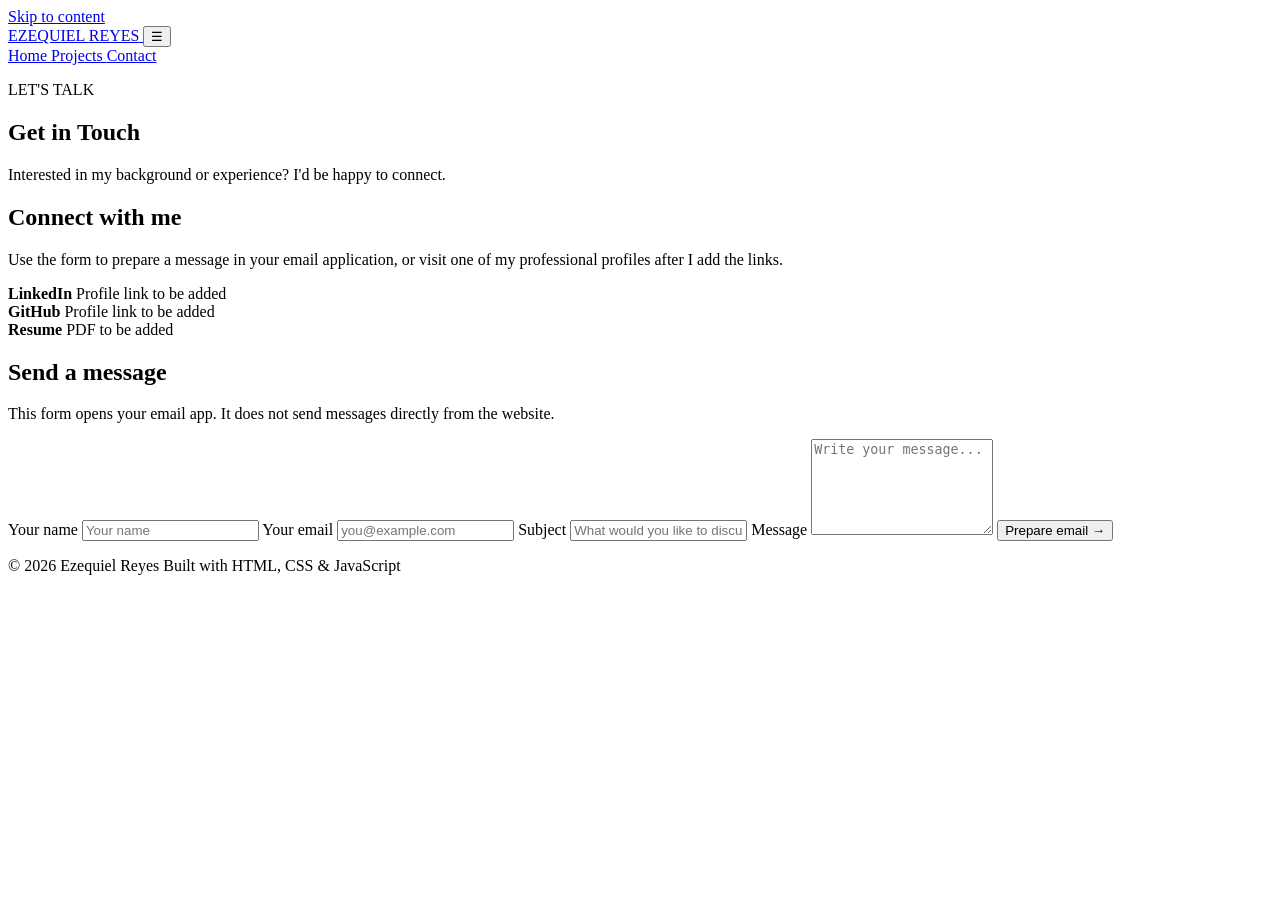
==== contact.html @ 17376347 "Create contact.html" ====
<!doctype html>
<html lang="en">

<head>

    <meta charset="utf-8">

    <meta name="viewport" content="width=device-width, initial-scale=1">

    <meta name="description" content="Contact Ezequiel Reyes.">

    <title>Contact | Ezequiel Reyes</title>

    <link rel="stylesheet" href="css/style.css">

    <script src="js/app.js" defer></script>

</head>


<body>

    <!-- SKIP NAVIGATION -->
    <a class="skip-link" href="#main">
        Skip to content
    </a>


    <!-- ============================================
         HEADER AND NAVIGATION
         ============================================ -->

    <header class="site-header">

        <div class="header-inner wrapper">

            <!-- WEBSITE BRAND -->
            <a class="brand" href="index.html">
                EZEQUIEL <span>REYES</span>
            </a>


            <!-- MOBILE MENU BUTTON -->
            <button
                class="menu-toggle"
                type="button"
                aria-label="Open navigation"
                aria-expanded="false"
                aria-controls="primary-nav">
                ☰
            </button>


            <!-- NAVIGATION LINKS -->
            <nav
                class="site-nav"
                id="primary-nav"
                aria-label="Main navigation">

                <a href="index.html">
                    Home
                </a>

                <a href="work.html">
                    Projects
                </a>

                <a
                    class="active"
                    aria-current="page"
                    href="contact.html">
                    Contact
                </a>

            </nav>

        </div>

    </header>


    <!-- ============================================
         MAIN CONTENT
         ============================================ -->

    <main id="main">


        <!-- ============================================
             PAGE INTRODUCTION
             ============================================ -->

        <section class="page-intro wrapper">

            <p class="eyebrow">
                LET'S TALK
            </p>

            <h1>Get in Touch</h1>

            <p class="lead">
                Interested in my background or experience?
                I'd be happy to connect.
            </p>

        </section>


        <!-- ============================================
             CONTACT SECTION
             ============================================ -->

        <section class="section section-alt">

            <div class="wrapper contact-grid">


                <!-- ============================================
                     CONTACT INFORMATION
                     ============================================ -->

                <div>

                    <h2>Connect with me</h2>

                    <p>
                        Use the form to prepare a message in your
                        email application, or visit one of my
                        professional profiles after I add the links.
                    </p>


                    <!-- SOCIAL MEDIA AND RESUME LINKS -->
                    <div class="social-list">


                        <!-- LINKEDIN -->
                        <div>

                            <strong>LinkedIn</strong>

                            <span>
                                Profile link to be added
                            </span>

                        </div>


                        <!-- GITHUB -->
                        <div>

                            <strong>GitHub</strong>

                            <span>
                                Profile link to be added
                            </span>

                        </div>


                        <!-- RESUME -->
                        <div>

                            <strong>Resume</strong>

                            <span>
                                PDF to be added
                            </span>

                        </div>

                    </div>

                </div>


                <!-- ============================================
                     CONTACT FORM
                     ============================================ -->

                <form
                    class="contact-form"
                    id="contact-form">


                    <!-- FORM HEADING -->
                    <h2>Send a message</h2>

                    <p class="form-note">
                        This form opens your email app.
                        It does not send messages directly
                        from the website.
                    </p>


                    <!-- NAME FIELD -->
                    <label for="name">
                        Your name
                    </label>

                    <input
                        id="name"
                        name="name"
                        autocomplete="name"
                        required
                        maxlength="100"
                        placeholder="Your name">


                    <!-- EMAIL FIELD -->
                    <label for="email">
                        Your email
                    </label>

                    <input
                        id="email"
                        name="email"
                        type="email"
                        autocomplete="email"
                        required
                        maxlength="200"
                        placeholder="you@example.com">


                    <!-- SUBJECT FIELD -->
                    <label for="subject">
                        Subject
                    </label>

                    <input
                        id="subject"
                        name="subject"
                        required
                        maxlength="150"
                        placeholder="What would you like to discuss?">


                    <!-- MESSAGE FIELD -->
                    <label for="message">
                        Message
                    </label>

                    <textarea
                        id="message"
                        name="message"
                        rows="6"
                        required
                        maxlength="3000"
                        placeholder="Write your message..."></textarea>


                    <!-- SUBMIT BUTTON -->
                    <button
                        class="button button-primary"
                        type="submit">
                        Prepare email →
                    </button>


                    <!-- FORM FEEDBACK MESSAGE -->
                    <p
                        class="form-feedback"
                        id="form-feedback"
                        role="status"
                        aria-live="polite">
                    </p>

                </form>

            </div>

        </section>

    </main>


    <!-- ============================================
         WEBSITE FOOTER
         ============================================ -->

    <footer class="site-footer">

        <div class="wrapper footer-inner">

            <!-- COPYRIGHT -->
            <span>
                © <span class="year">2026</span> Ezequiel Reyes
            </span>


            <!-- WEBSITE TECHNOLOGIES -->
            <span>
                Built with HTML, CSS & JavaScript
            </span>

        </div>

    </footer>

</body>

</html>
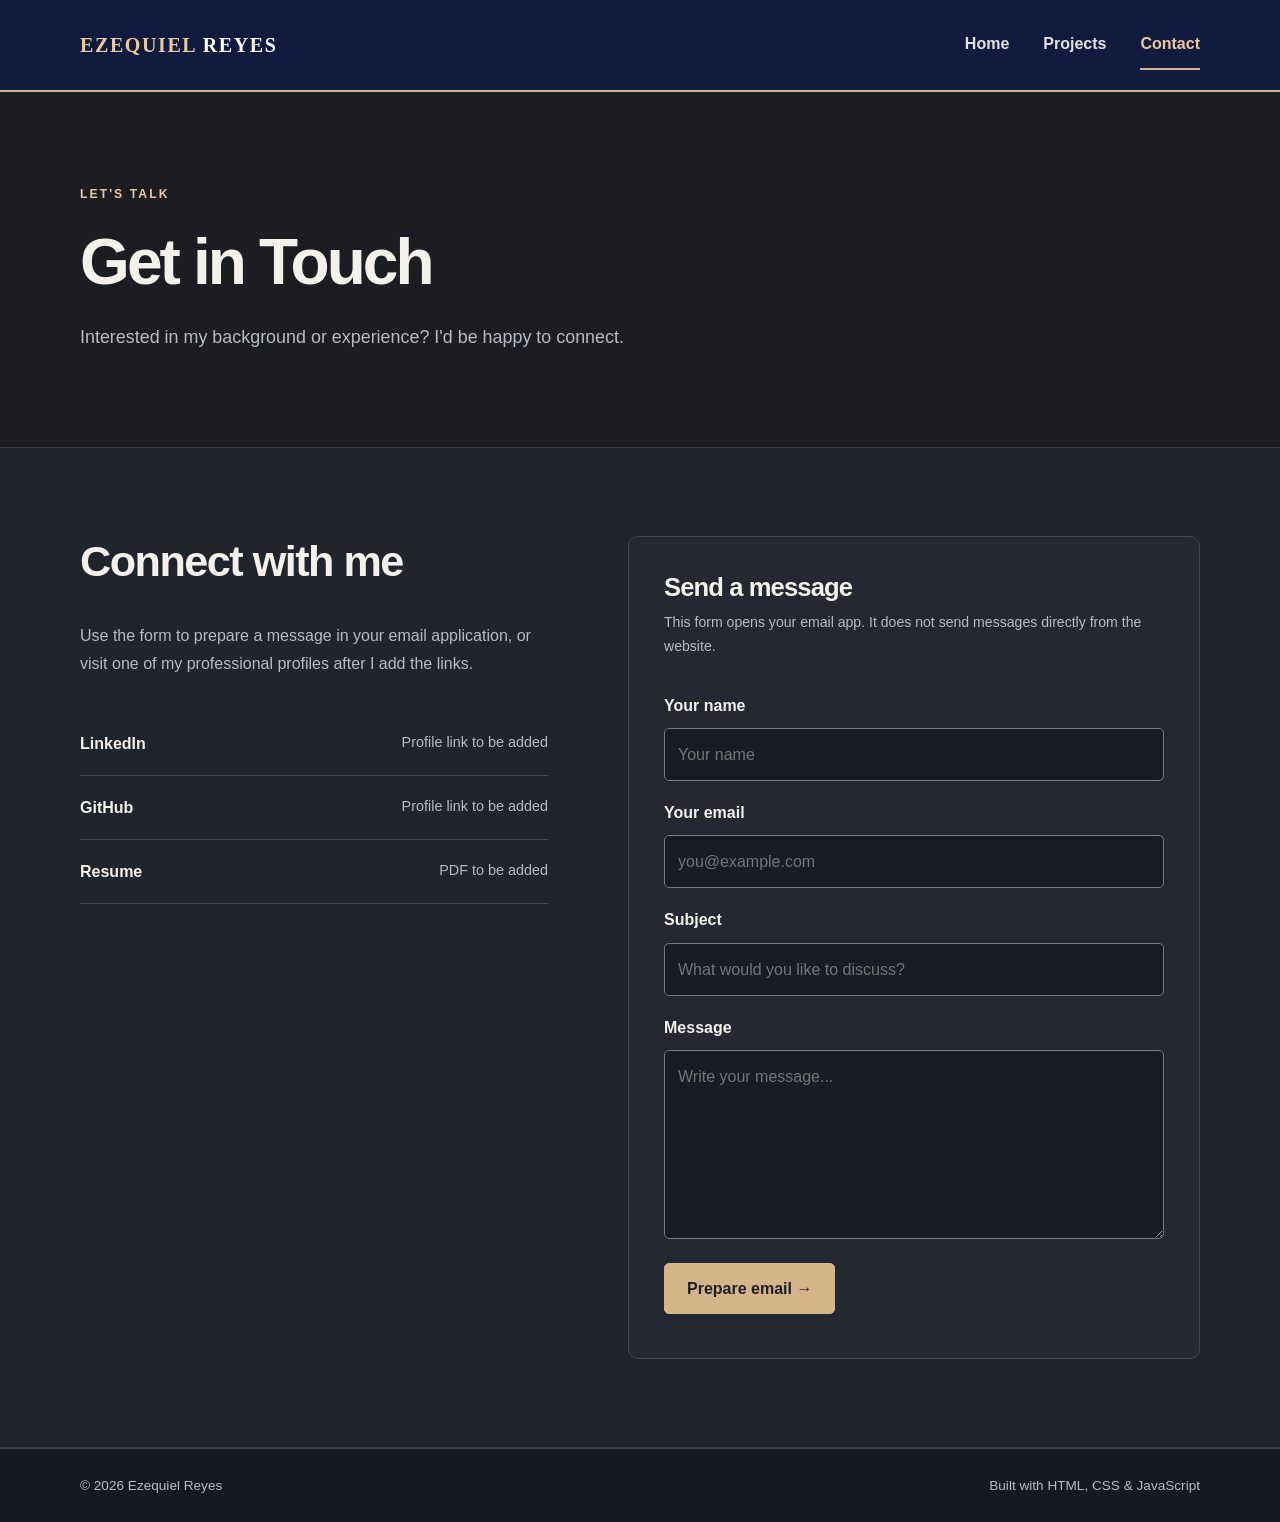
==== commit 4100c5a4: "Update contact.html" ====
--- a/contact.html
+++ b/contact.html
@@ -12,7 +12,7 @@
 
     <title>Contact | Ezequiel Reyes</title>
 
-    <link rel="stylesheet" href="css/style.css">
+    <link rel="stylesheet" href="style.css">
 
     <script src="js/app.js" defer></script>
 
--- a/style.css
+++ b/style.css
@@ -0,0 +1,869 @@
+/* ============================================
+   1. ROOT VARIABLES / WEBSITE COLORS
+   ============================================ */
+
+:root {
+    --background: #1b1d23;
+    --surface: #242832;
+    --surface-2: #20242d;
+    --navy: #101b3f;
+    --gold: #d6b48a;
+    --gold-bright: #ebc99d;
+    --text: #f4f0ea;
+    --muted: #b8bbc4;
+    --border: #45444a;
+    --max-width: 1120px;
+}
+
+
+/* ============================================
+   2. GLOBAL STYLES
+   ============================================ */
+
+* {
+    box-sizing: border-box;
+}
+
+html {
+    scroll-behavior: smooth;
+}
+
+body {
+    margin: 0;
+    background: var(--background);
+    color: var(--text);
+    font: 16px/1.7 Arial, Helvetica, sans-serif;
+}
+
+
+/* ============================================
+   3. TYPOGRAPHY
+   ============================================ */
+
+h1,
+h2,
+h3,
+p {
+    margin-top: 0;
+}
+
+h1,
+h2,
+h3 {
+    line-height: 1.18;
+}
+
+h1 {
+    font-size: clamp(2.65rem, 5vw, 4.9rem);
+    letter-spacing: -.045em;
+}
+
+h2 {
+    font-size: clamp(1.9rem, 3.4vw, 2.7rem);
+    letter-spacing: -.035em;
+}
+
+h3 {
+    font-size: 1.23rem;
+}
+
+p {
+    color: var(--muted);
+}
+
+
+/* ============================================
+   4. LINKS, BUTTONS & FORM DEFAULTS
+   ============================================ */
+
+a {
+    color: inherit;
+    text-decoration: none;
+}
+
+a:hover {
+    text-decoration: underline;
+}
+
+button,
+input,
+textarea {
+    font: inherit;
+}
+
+button {
+    cursor: pointer;
+}
+
+button:focus-visible,
+a:focus-visible,
+input:focus-visible,
+textarea:focus-visible {
+    outline: 3px solid var(--gold-bright);
+    outline-offset: 3px;
+}
+
+
+/* ============================================
+   5. LAYOUT WRAPPER
+   ============================================ */
+
+.wrapper {
+    width: min(var(--max-width), calc(100% - 48px));
+    margin-inline: auto;
+}
+
+
+/* ============================================
+   6. ACCESSIBILITY / SKIP LINK
+   ============================================ */
+
+.skip-link {
+    position: absolute;
+    top: -100px;
+    left: 10px;
+    z-index: 100;
+    background: var(--gold);
+    color: #111;
+    padding: 10px;
+}
+
+.skip-link:focus {
+    top: 10px;
+}
+
+
+/* ============================================
+   7. HEADER & NAVIGATION
+   ============================================ */
+
+.site-header {
+    background: var(--navy);
+    border-bottom: 2px solid var(--gold);
+    position: relative;
+    z-index: 10;
+}
+
+.header-inner {
+    min-height: 90px;
+    display: flex;
+    justify-content: space-between;
+    align-items: center;
+    gap: 24px;
+}
+
+
+/* Website Brand */
+
+.brand {
+    font-family: Georgia, 'Times New Roman', serif;
+    font-weight: 700;
+    letter-spacing: .08em;
+    color: var(--gold-bright);
+    font-size: 1.25rem;
+}
+
+.brand span {
+    color: white;
+}
+
+
+/* Navigation Links */
+
+.site-nav {
+    display: flex;
+    align-items: center;
+    gap: 34px;
+}
+
+.site-nav a {
+    font-weight: 600;
+    color: #e5e2de;
+    padding: 10px 0;
+    border-bottom: 2px solid transparent;
+}
+
+.site-nav a:hover,
+.site-nav a.active {
+    color: var(--gold-bright);
+    border-color: var(--gold);
+    text-decoration: none;
+}
+
+
+/* Mobile Navigation Button */
+
+.menu-toggle {
+    display: none;
+    border: 1px solid var(--gold);
+    border-radius: 5px;
+    background: transparent;
+    color: var(--gold);
+    font-size: 1.4rem;
+    padding: 2px 11px;
+}
+
+
+/* ============================================
+   8. SHARED SECTIONS
+   ============================================ */
+
+.eyebrow {
+    font-size: .76rem;
+    letter-spacing: .17em;
+    font-weight: 700;
+    color: var(--gold-bright);
+    margin-bottom: 20px;
+}
+
+.section {
+    padding-block: 88px;
+}
+
+.section-alt {
+    background: var(--surface-2);
+    border-block: 1px solid #333945;
+}
+
+.lead {
+    font-size: 1.12rem;
+    max-width: 670px;
+}
+
+
+/* ============================================
+   9. BUTTON STYLES
+   ============================================ */
+
+.button {
+    display: inline-flex;
+    align-items: center;
+    justify-content: center;
+    gap: 14px;
+    min-height: 48px;
+    padding: 11px 22px;
+    border-radius: 5px;
+    font-weight: 700;
+    border: 1px solid var(--gold);
+    transition: transform .2s, background .2s;
+}
+
+.button:hover {
+    text-decoration: none;
+    transform: translateY(-2px);
+}
+
+
+/* Primary Button */
+
+.button-primary {
+    background: var(--gold);
+    color: #1c2029;
+}
+
+.button-primary:hover {
+    background: var(--gold-bright);
+}
+
+
+/* Outline Button */
+
+.button-outline {
+    background: transparent;
+    color: var(--gold-bright);
+}
+
+.button-outline:hover {
+    background: #35313a;
+}
+
+
+/* Button Container */
+
+.actions {
+    display: flex;
+    flex-wrap: wrap;
+    gap: 14px;
+    margin-top: 32px;
+}
+
+
+/* ============================================
+   10. HOME PAGE HERO SECTION
+   ============================================ */
+
+.hero {
+    display: grid;
+    grid-template-columns: 1.35fr .85fr;
+    align-items: center;
+    gap: 64px;
+    padding-block: 112px;
+}
+
+.hero h1 span {
+    color: var(--gold);
+}
+
+.hero-content > .lead {
+    max-width: 640px;
+}
+
+
+/* ============================================
+   11. HERO PROFESSIONAL FOCUS PANEL
+   ============================================ */
+
+.hero-panel {
+    background: linear-gradient(145deg, #17264e, #242631);
+    border: 1px solid #666078;
+    border-radius: 12px;
+    padding: 32px;
+    box-shadow: 0 20px 50px #0003;
+}
+
+
+/* Panel Header */
+
+.panel-top {
+    display: flex;
+    align-items: center;
+    gap: 10px;
+    font-size: .76rem;
+    letter-spacing: .15em;
+    color: var(--gold);
+    font-weight: 700;
+    margin-bottom: 20px;
+}
+
+
+/* Status Indicator */
+
+.status-dot {
+    width: 8px;
+    height: 8px;
+    background: var(--gold);
+    border-radius: 50%;
+}
+
+
+/* Focus Items */
+
+.focus-item {
+    display: flex;
+    gap: 16px;
+    align-items: flex-start;
+    padding: 20px 0;
+    border-top: 1px solid #ffffff22;
+}
+
+.focus-item strong,
+.focus-item small {
+    display: block;
+}
+
+.focus-item small {
+    color: #c0c4cf;
+    margin-top: 5px;
+}
+
+.focus-number {
+    font-size: .9rem;
+    color: var(--gold);
+    font-weight: 700;
+}
+
+
+/* ============================================
+   12. ABOUT ME SECTION
+   ============================================ */
+
+.two-column {
+    display: grid;
+    grid-template-columns: 1fr 1.5fr;
+    gap: 70px;
+}
+
+.two-column p {
+    font-size: 1.06rem;
+}
+
+
+/* ============================================
+   13. TECHNICAL SKILLS SECTION
+   ============================================ */
+
+.card-grid {
+    display: grid;
+    grid-template-columns: repeat(3, minmax(0, 1fr));
+    gap: 20px;
+    margin-top: 35px;
+}
+
+
+/* Skill Cards */
+
+.info-card,
+.feature-card {
+    background: var(--surface);
+    border: 1px solid var(--border);
+    padding: 30px;
+    border-radius: 10px;
+}
+
+.info-card p,
+.feature-card p {
+    margin-bottom: 0;
+}
+
+
+/* Skill Card Icons */
+
+.card-icon {
+    font-size: 1.8rem;
+    color: var(--gold);
+    margin-bottom: 24px;
+}
+
+
+/* ============================================
+   14. PROJECTS & EXPERIENCE SECTION
+   ============================================ */
+
+.section-heading {
+    display: flex;
+    align-items: end;
+    justify-content: space-between;
+    gap: 25px;
+}
+
+.text-link {
+    color: var(--gold-bright);
+    font-weight: 700;
+}
+
+
+/* Featured Project Grid */
+
+.feature-grid {
+    display: grid;
+    grid-template-columns: repeat(2, minmax(0, 1fr));
+    gap: 20px;
+    margin-top: 25px;
+}
+
+
+/* Featured Project Cards */
+
+.feature-card {
+    min-height: 205px;
+}
+
+
+/* Project Category Tag */
+
+.tag {
+    display: inline-block;
+    font-size: .68rem;
+    font-weight: 700;
+    letter-spacing: .13em;
+    color: var(--gold-bright);
+    margin-bottom: 20px;
+}
+
+
+/* ============================================
+   15. CONTACT CALL-TO-ACTION SECTION
+   ============================================ */
+
+.cta {
+    text-align: center;
+}
+
+.cta p {
+    max-width: 560px;
+    margin-inline: auto;
+}
+
+.cta .button {
+    margin-top: 15px;
+}
+
+
+/* ============================================
+   16. WEBSITE FOOTER
+   ============================================ */
+
+.site-footer {
+    border-top: 1px solid var(--border);
+    background: #141922;
+}
+
+.footer-inner {
+    display: flex;
+    justify-content: space-between;
+    gap: 15px;
+    padding-block: 25px;
+    color: var(--muted);
+    font-size: .85rem;
+}
+
+
+/* ============================================
+   17. PROJECTS PAGE
+   ============================================ */
+
+/* Page Introduction */
+
+.page-intro {
+    padding-block: 92px 76px;
+}
+
+.page-intro h1 {
+    margin-bottom: 22px;
+}
+
+
+/* Project Filter Bar */
+
+.filter-bar {
+    display: flex;
+    gap: 10px;
+    flex-wrap: wrap;
+    margin-top: 10px;
+}
+
+
+/* Filter Buttons */
+
+.filter-button {
+    border: 1px solid var(--border);
+    background: transparent;
+    color: var(--text);
+    padding: 9px 20px;
+    border-radius: 999px;
+}
+
+.filter-button:hover,
+.filter-button.selected {
+    background: var(--gold);
+    border-color: var(--gold);
+    color: #161a21;
+}
+
+
+/* Individual Project Cards */
+
+.project-card {
+    display: flex;
+    flex-direction: column;
+}
+
+.project-card p {
+    flex: 1;
+}
+
+
+/* Project Technology Tags */
+
+.chip-row {
+    display: flex;
+    gap: 8px;
+    flex-wrap: wrap;
+    margin-top: 24px;
+}
+
+.chip-row span {
+    border: 1px solid #65636b;
+    border-radius: 4px;
+    padding: 3px 9px;
+    font-size: .77rem;
+    color: #e1d5c6;
+}
+
+
+/* Empty Project Message */
+
+.empty-message {
+    margin-top: 25px;
+}
+
+
+/* ============================================
+   18. CONTACT PAGE
+   ============================================ */
+
+/* Contact Page Layout */
+
+.contact-grid {
+    display: grid;
+    grid-template-columns: .9fr 1.1fr;
+    gap: 80px;
+}
+
+
+/* Social Links */
+
+.social-list {
+    margin-top: 35px;
+}
+
+.social-list > div {
+    display: flex;
+    justify-content: space-between;
+    gap: 16px;
+    padding: 18px 0;
+    border-bottom: 1px solid var(--border);
+}
+
+.social-list span {
+    color: var(--muted);
+    font-size: .9rem;
+}
+
+
+/* ============================================
+   19. CONTACT FORM
+   ============================================ */
+
+.contact-form {
+    background: var(--surface);
+    border: 1px solid var(--border);
+    border-radius: 10px;
+    padding: 35px;
+    display: flex;
+    flex-direction: column;
+    gap: 9px;
+}
+
+
+/* Contact Form Heading */
+
+.contact-form h2 {
+    font-size: 1.6rem;
+    margin: 0;
+}
+
+
+/* Form Description */
+
+.form-note {
+    font-size: .88rem;
+    margin-bottom: 15px;
+}
+
+
+/* Form Labels */
+
+.contact-form label {
+    font-weight: 700;
+    margin-top: 9px;
+}
+
+
+/* Form Input Fields */
+
+.contact-form input,
+.contact-form textarea {
+    width: 100%;
+    border: 1px solid #777985;
+    background: #191c24;
+    color: white;
+    border-radius: 5px;
+    padding: 12px 13px;
+}
+
+
+/* Contact Form Submit Button */
+
+.contact-form .button {
+    align-self: flex-start;
+    margin-top: 15px;
+}
+
+
+/* Form Feedback Message */
+
+.form-feedback {
+    margin: 0;
+    font-size: .9rem;
+}
+
+
+/* ============================================
+   20. RESPONSIVE DESIGN - TABLETS
+   Screen Width: 850px or smaller
+   ============================================ */
+
+@media (max-width: 850px) {
+
+    /* Hero Layout */
+
+    .hero {
+        grid-template-columns: 1fr;
+        gap: 38px;
+        padding-block: 75px;
+    }
+
+    .hero-panel {
+        max-width: 600px;
+    }
+
+
+    /* About Section */
+
+    .two-column {
+        gap: 30px;
+    }
+
+
+    /* Skills Grid */
+
+    .card-grid {
+        grid-template-columns: repeat(2, minmax(0, 1fr));
+    }
+
+
+    /* Contact Page */
+
+    .contact-grid {
+        grid-template-columns: 1fr;
+        gap: 35px;
+    }
+
+}
+
+
+/* ============================================
+   21. RESPONSIVE DESIGN - MOBILE
+   Screen Width: 600px or smaller
+   ============================================ */
+
+@media (max-width: 600px) {
+
+    /* Main Wrapper */
+
+    .wrapper {
+        width: min(var(--max-width), calc(100% - 32px));
+    }
+
+
+    /* Header */
+
+    .header-inner {
+        min-height: 74px;
+    }
+
+    .brand {
+        font-size: 1rem;
+    }
+
+
+    /* Mobile Menu Button */
+
+    .menu-toggle {
+        display: block;
+    }
+
+
+    /* Mobile Navigation */
+
+    .site-nav {
+        display: none;
+        position: absolute;
+        top: 100%;
+        left: 0;
+        right: 0;
+        background: var(--navy);
+        padding: 18px 20px 25px;
+        border-bottom: 2px solid var(--gold);
+        flex-direction: column;
+        align-items: stretch;
+        gap: 7px;
+    }
+
+    .site-nav.open {
+        display: flex;
+    }
+
+    .site-nav a {
+        padding: 8px;
+    }
+
+
+    /* Hero Section */
+
+    .hero {
+        padding-block: 60px;
+    }
+
+
+    /* Shared Sections */
+
+    .section {
+        padding-block: 60px;
+    }
+
+
+    /* Projects Page */
+
+    .page-intro {
+        padding-block: 65px 55px;
+    }
+
+
+    /* Single Column Layout */
+
+    .two-column,
+    .card-grid,
+    .feature-grid {
+        grid-template-columns: 1fr;
+    }
+
+
+    /* Section Headings */
+
+    .section-heading {
+        align-items: flex-start;
+        flex-direction: column;
+    }
+
+
+    /* Footer */
+
+    .footer-inner {
+        flex-direction: column;
+    }
+
+
+    /* Contact Form */
+
+    .contact-form {
+        padding: 22px;
+    }
+
+
+    /* Social Links */
+
+    .social-list > div {
+        flex-direction: column;
+        gap: 2px;
+    }
+
+}
+
+
+/* ============================================
+   22. ACCESSIBILITY - REDUCED MOTION
+   ============================================ */
+
+@media (prefers-reduced-motion: reduce) {
+
+    html {
+        scroll-behavior: auto;
+    }
+
+    .button {
+        transition: none;
+    }
+
+}
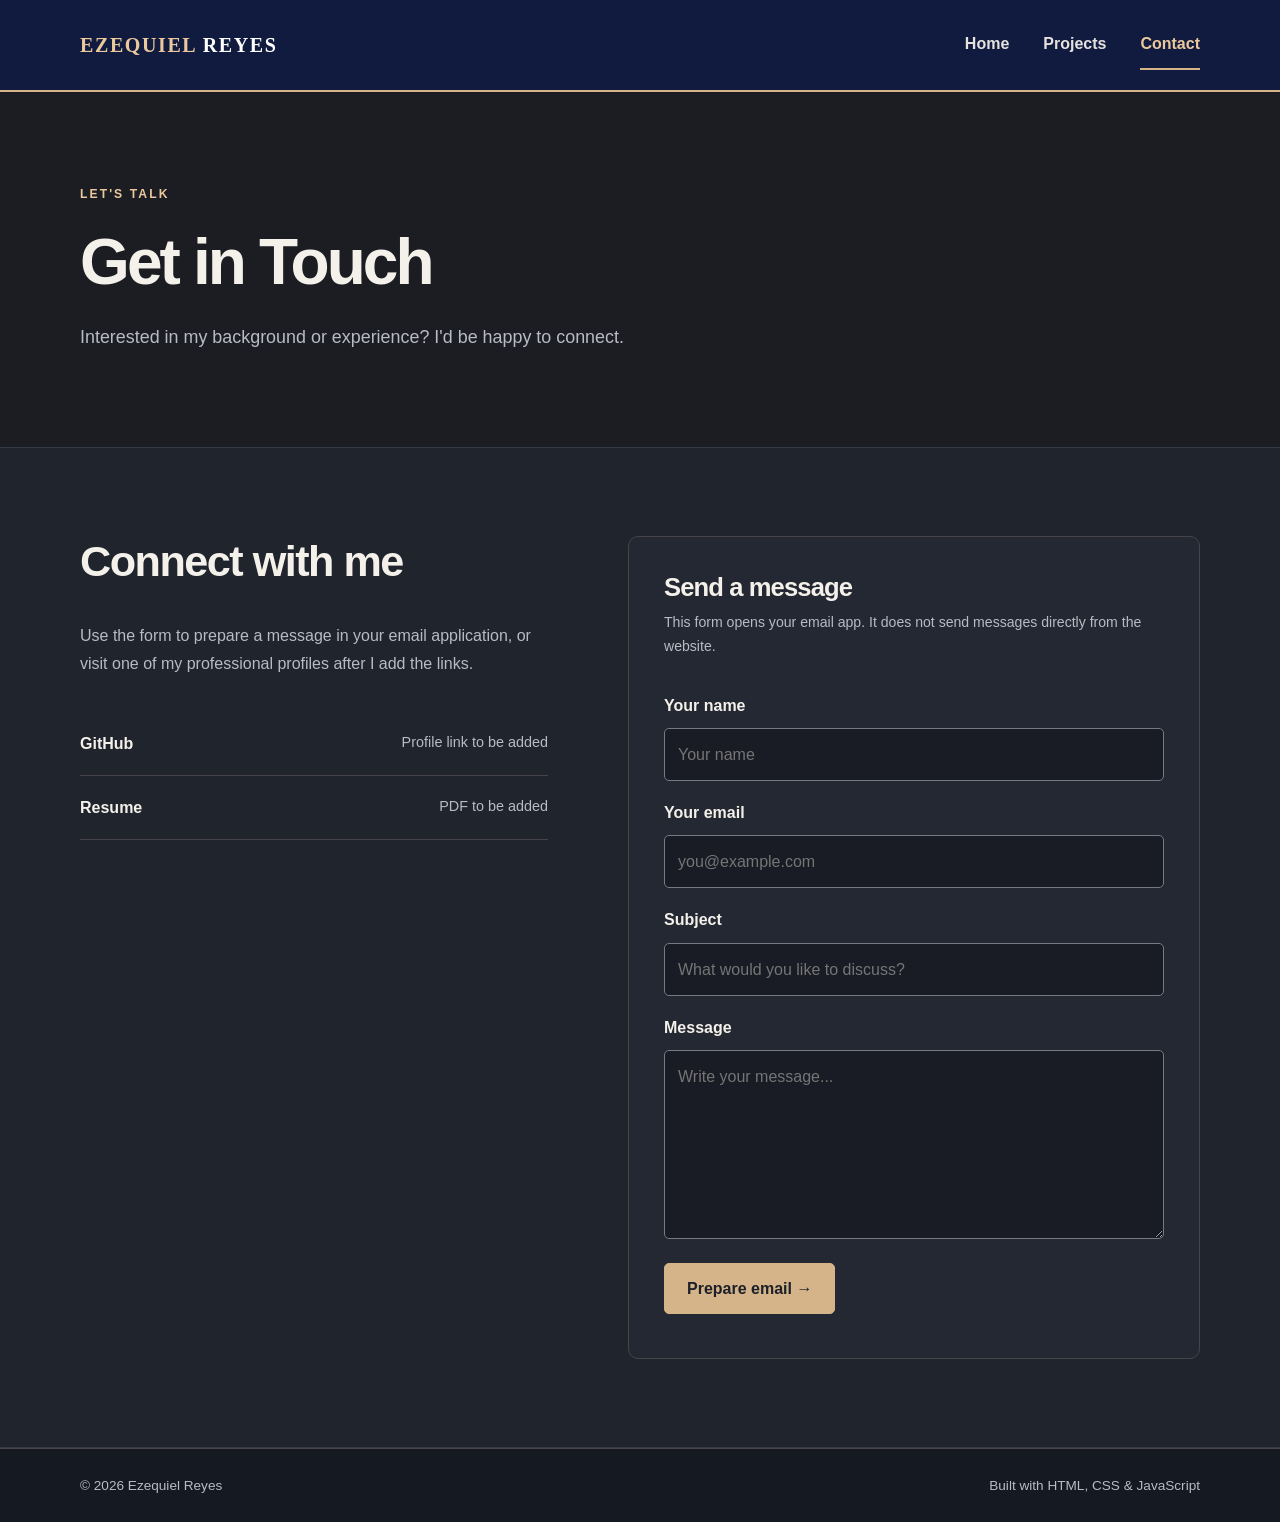
==== commit 81be6ceb: "Update contact.html" ====
--- a/contact.html
+++ b/contact.html
@@ -135,18 +135,6 @@
                     <div class="social-list">
 
 
-                        <!-- LINKEDIN -->
-                        <div>
-
-                            <strong>LinkedIn</strong>
-
-                            <span>
-                                Profile link to be added
-                            </span>
-
-                        </div>
-
-
                         <!-- GITHUB -->
                         <div>
 
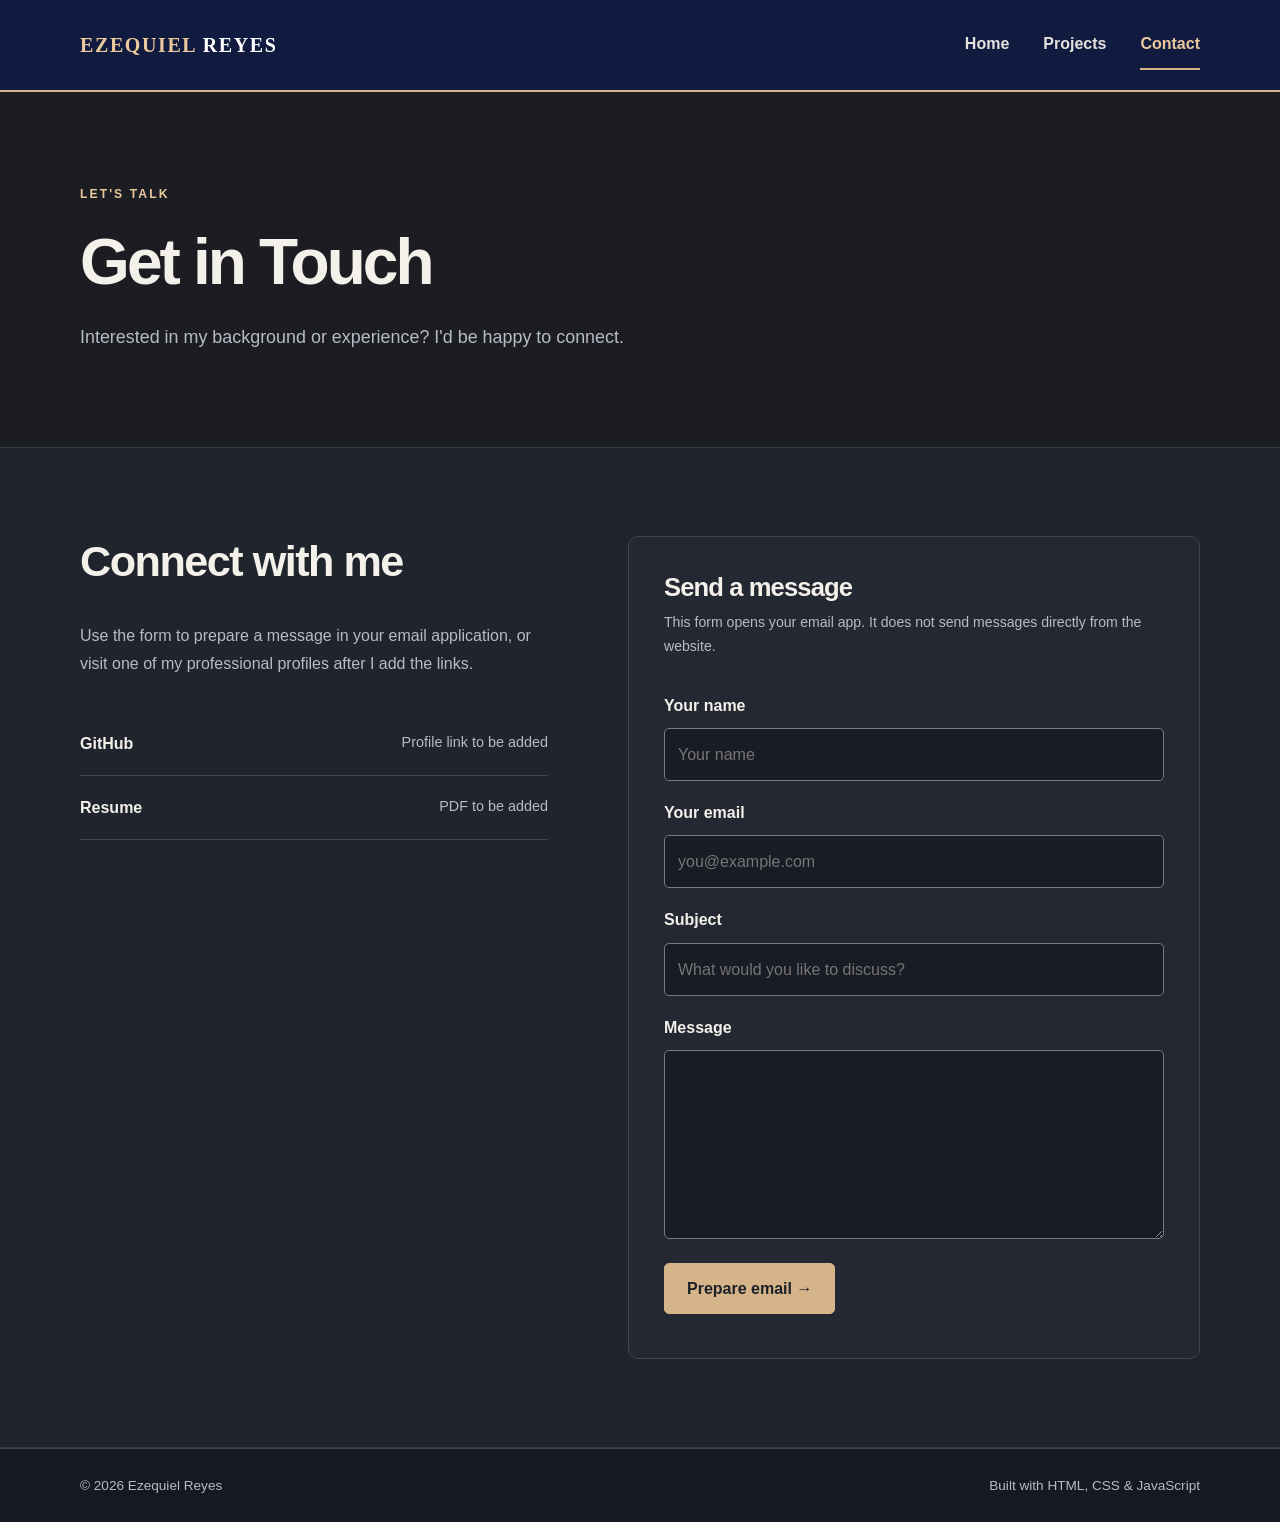
==== commit 6cd33776: "Update contact.html" ====
--- a/contact.html
+++ b/contact.html
@@ -42,21 +42,13 @@
 
 
             <!-- MOBILE MENU BUTTON -->
-            <button
-                class="menu-toggle"
-                type="button"
-                aria-label="Open navigation"
-                aria-expanded="false"
-                aria-controls="primary-nav">
+            <button class="menu-toggle" type="button" aria-label="Open navigation" aria-expanded="false" aria-controls="primary-nav">
                 ☰
             </button>
 
 
             <!-- NAVIGATION LINKS -->
-            <nav
-                class="site-nav"
-                id="primary-nav"
-                aria-label="Main navigation">
+            <nav class="site-nav" id="primary-nav" aria-label="Main navigation">
 
                 <a href="index.html">
                     Home
@@ -66,10 +58,7 @@
                     Projects
                 </a>
 
-                <a
-                    class="active"
-                    aria-current="page"
-                    href="contact.html">
+                <a class="active" aria-current="page" href="contact.html">
                     Contact
                 </a>
 
@@ -167,10 +156,7 @@
                      CONTACT FORM
                      ============================================ -->
 
-                <form
-                    class="contact-form"
-                    id="contact-form">
-
+                <form class="contact-form" id="contact-form">
 
                     <!-- FORM HEADING -->
                     <h2>Send a message</h2>
@@ -187,28 +173,14 @@
                         Your name
                     </label>
 
-                    <input
-                        id="name"
-                        name="name"
-                        autocomplete="name"
-                        required
-                        maxlength="100"
-                        placeholder="Your name">
-
+                    <input id="name" name="name" autocomplete="name" required maxlength="100" placeholder="Your name">
 
                     <!-- EMAIL FIELD -->
                     <label for="email">
                         Your email
                     </label>
 
-                    <input
-                        id="email"
-                        name="email"
-                        type="email"
-                        autocomplete="email"
-                        required
-                        maxlength="200"
-                        placeholder="you@example.com">
+                    <input id="email" name="email" type="email" autocomplete="email" required maxlength="200" placeholder="you@example.com">
 
 
                     <!-- SUBJECT FIELD -->
@@ -216,42 +188,23 @@
                         Subject
                     </label>
 
-                    <input
-                        id="subject"
-                        name="subject"
-                        required
-                        maxlength="150"
-                        placeholder="What would you like to discuss?">
-
+                    <input id="subject" name="subject" required maxlength="150" placeholder="What would you like to discuss?">
 
                     <!-- MESSAGE FIELD -->
                     <label for="message">
                         Message
                     </label>
 
-                    <textarea
-                        id="message"
-                        name="message"
-                        rows="6"
-                        required
-                        maxlength="3000"
-                        placeholder="Write your message..."></textarea>
-
+                    <textarea id="message" name="message" rows="6" required maxlength="3000" placeholder="Write your message...">
+                        
+                    </textarea>
 
                     <!-- SUBMIT BUTTON -->
-                    <button
-                        class="button button-primary"
-                        type="submit">
-                        Prepare email →
-                    </button>
+                    <button class="button button-primary" type="submit"> Prepare email →</button>
 
 
                     <!-- FORM FEEDBACK MESSAGE -->
-                    <p
-                        class="form-feedback"
-                        id="form-feedback"
-                        role="status"
-                        aria-live="polite">
+                    <p class="form-feedback" id="form-feedback" role="status" aria-live="polite">
                     </p>
 
                 </form>
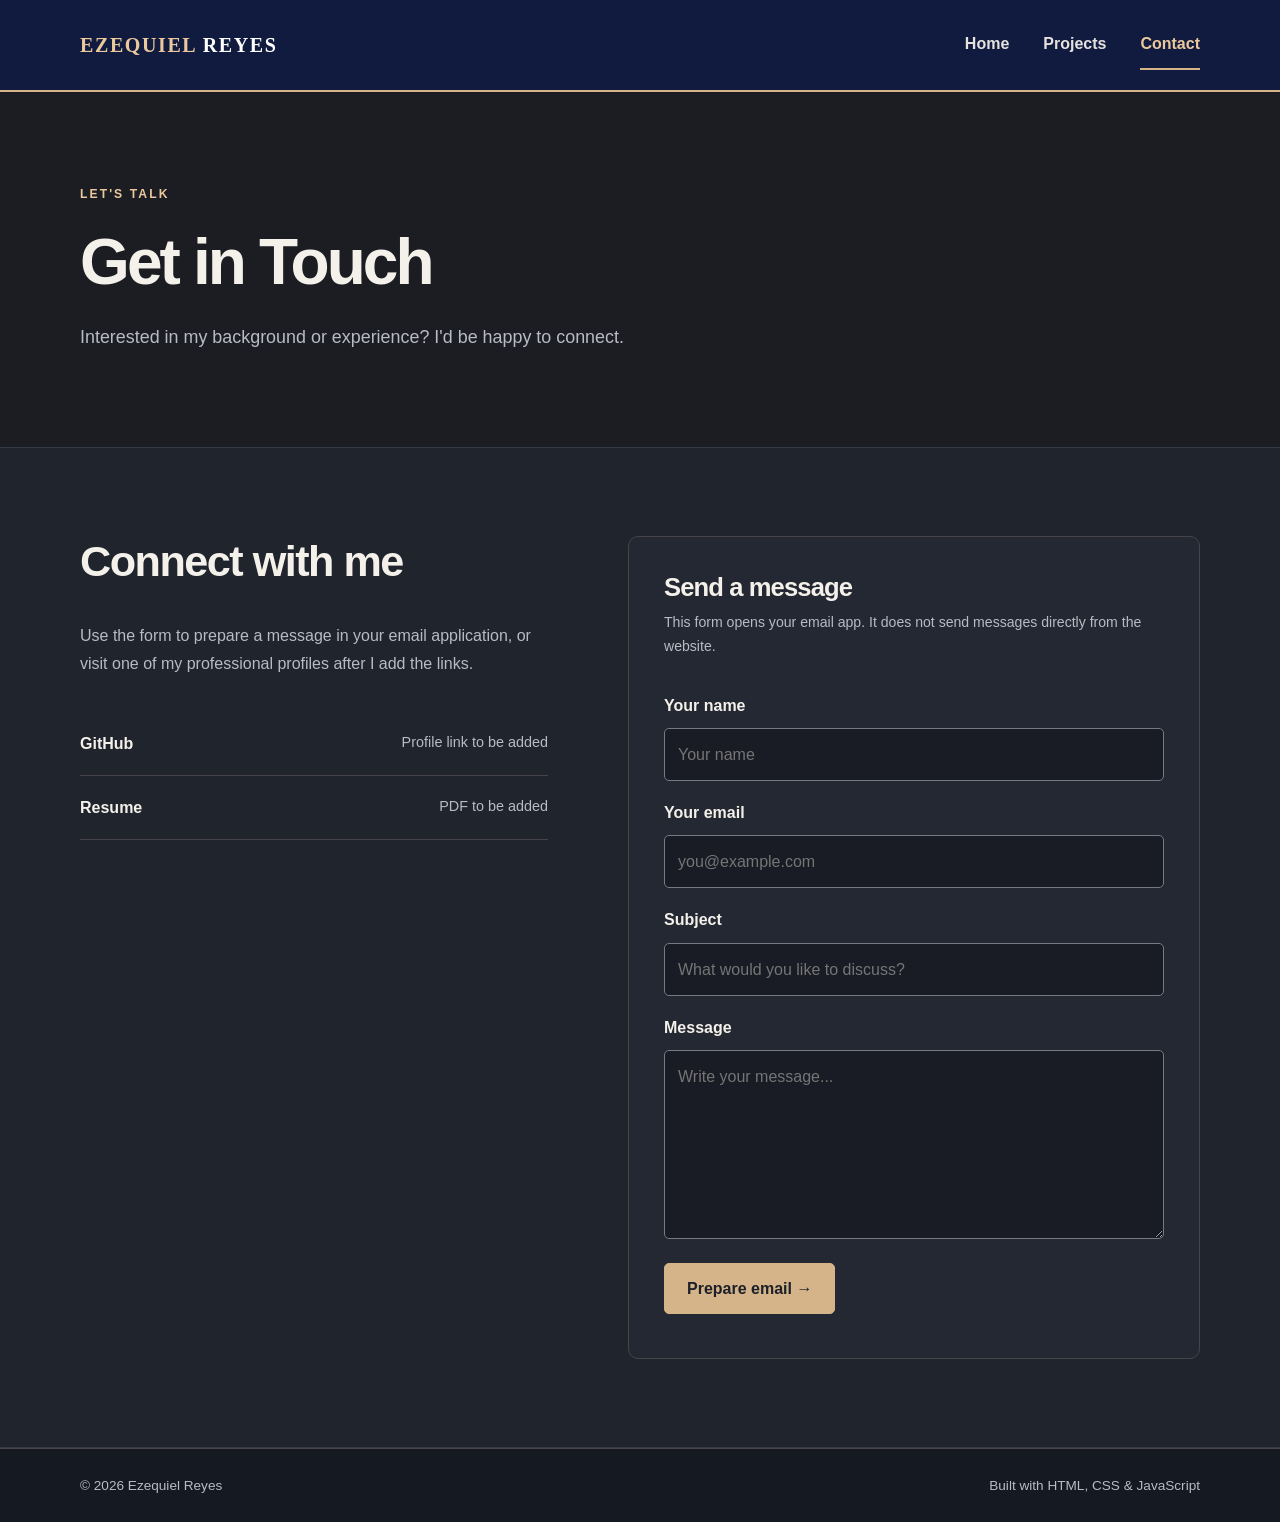
==== commit d64fb3c1: "Update contact.html" ====
--- a/contact.html
+++ b/contact.html
@@ -5,10 +5,9 @@
 <head>
 
     <meta charset="utf-8">
-
     <meta name="viewport" content="width=device-width, initial-scale=1">
-
     <meta name="description" content="Contact Ezequiel Reyes.">
+    <script src="js/app.js" defer></script>
 
     <title>Contact | Ezequiel Reyes</title>
 
@@ -17,7 +16,6 @@
     <script src="js/app.js" defer></script>
 
 </head>
-
 
 <body>
 
@@ -195,9 +193,7 @@
                         Message
                     </label>
 
-                    <textarea id="message" name="message" rows="6" required maxlength="3000" placeholder="Write your message...">
-                        
-                    </textarea>
+                    <textarea id="message" name="message" rows="6" required maxlength="3000" placeholder="Write your message..."></textarea>
 
                     <!-- SUBMIT BUTTON -->
                     <button class="button button-primary" type="submit"> Prepare email →</button>
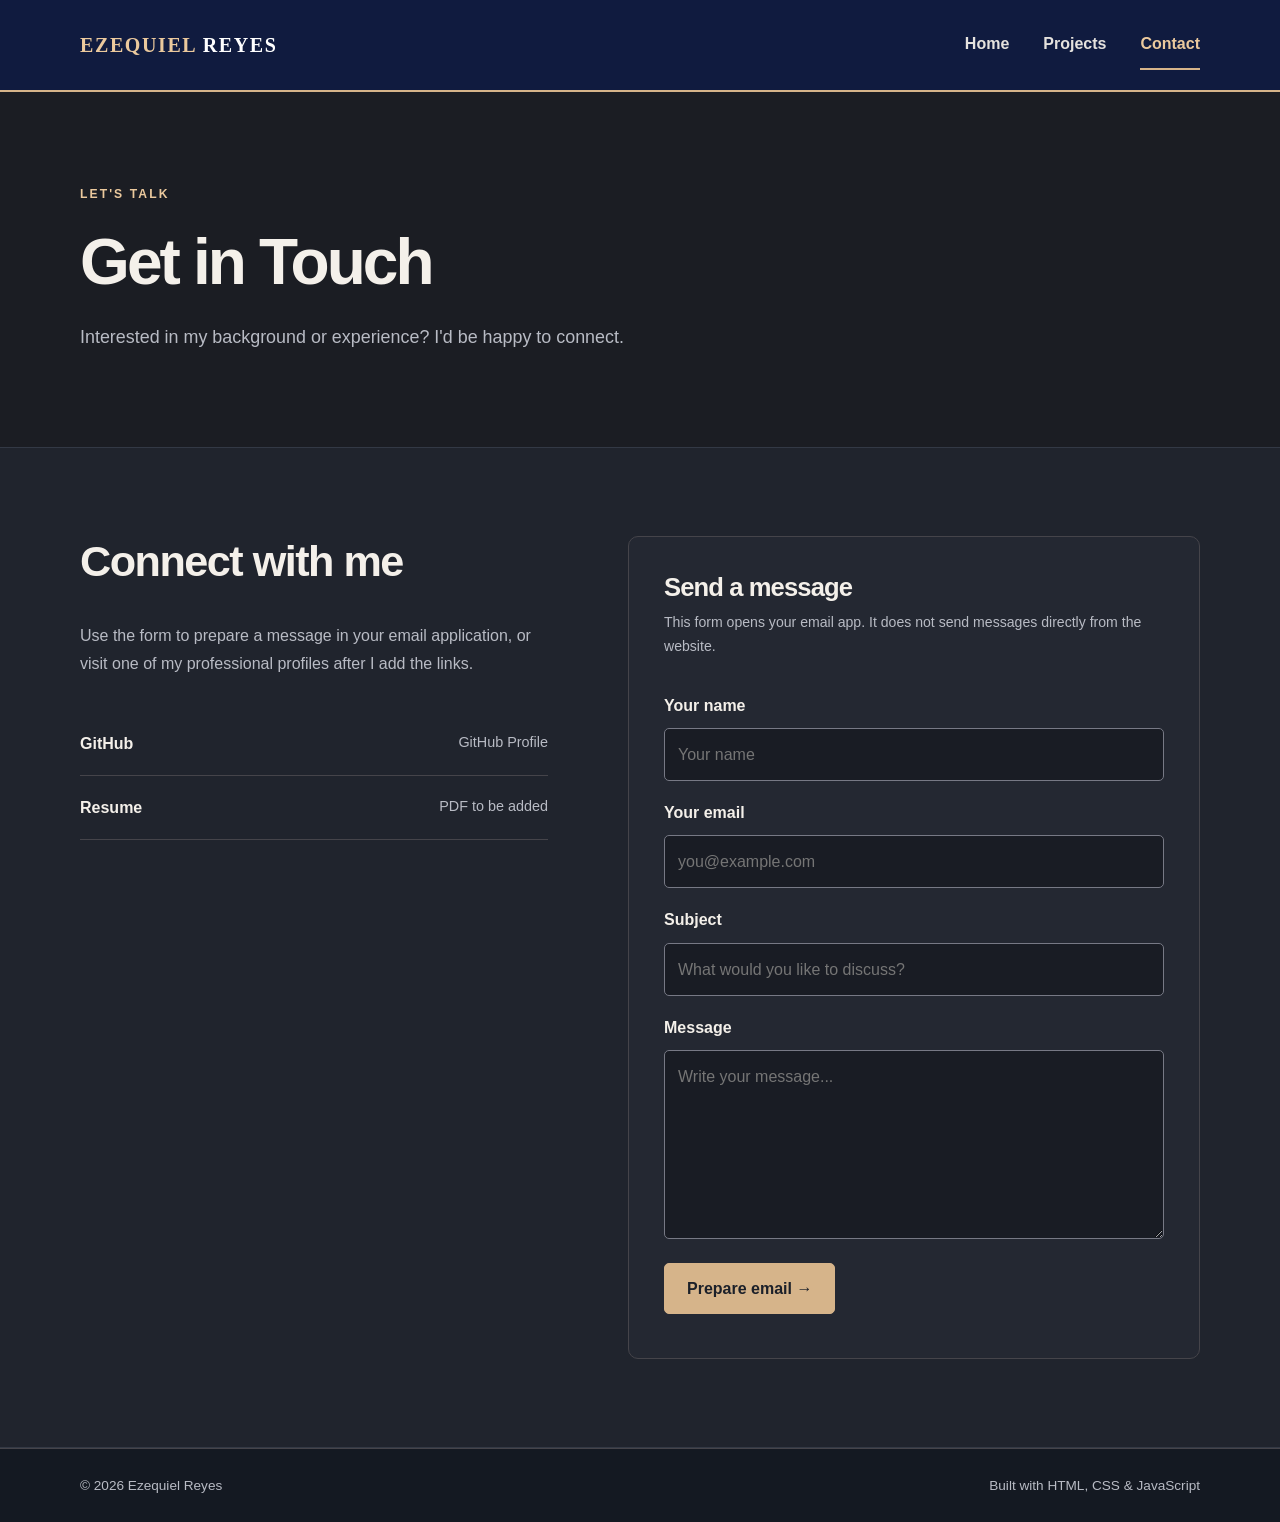
==== commit 26faf951: "Update contact.html" ====
--- a/contact.html
+++ b/contact.html
@@ -128,7 +128,7 @@
                             <strong>GitHub</strong>
 
                             <span>
-                                Profile link to be added
+                            <a href="https://github.com/envy-mee">GitHub Profile</a>
                             </span>
 
                         </div>
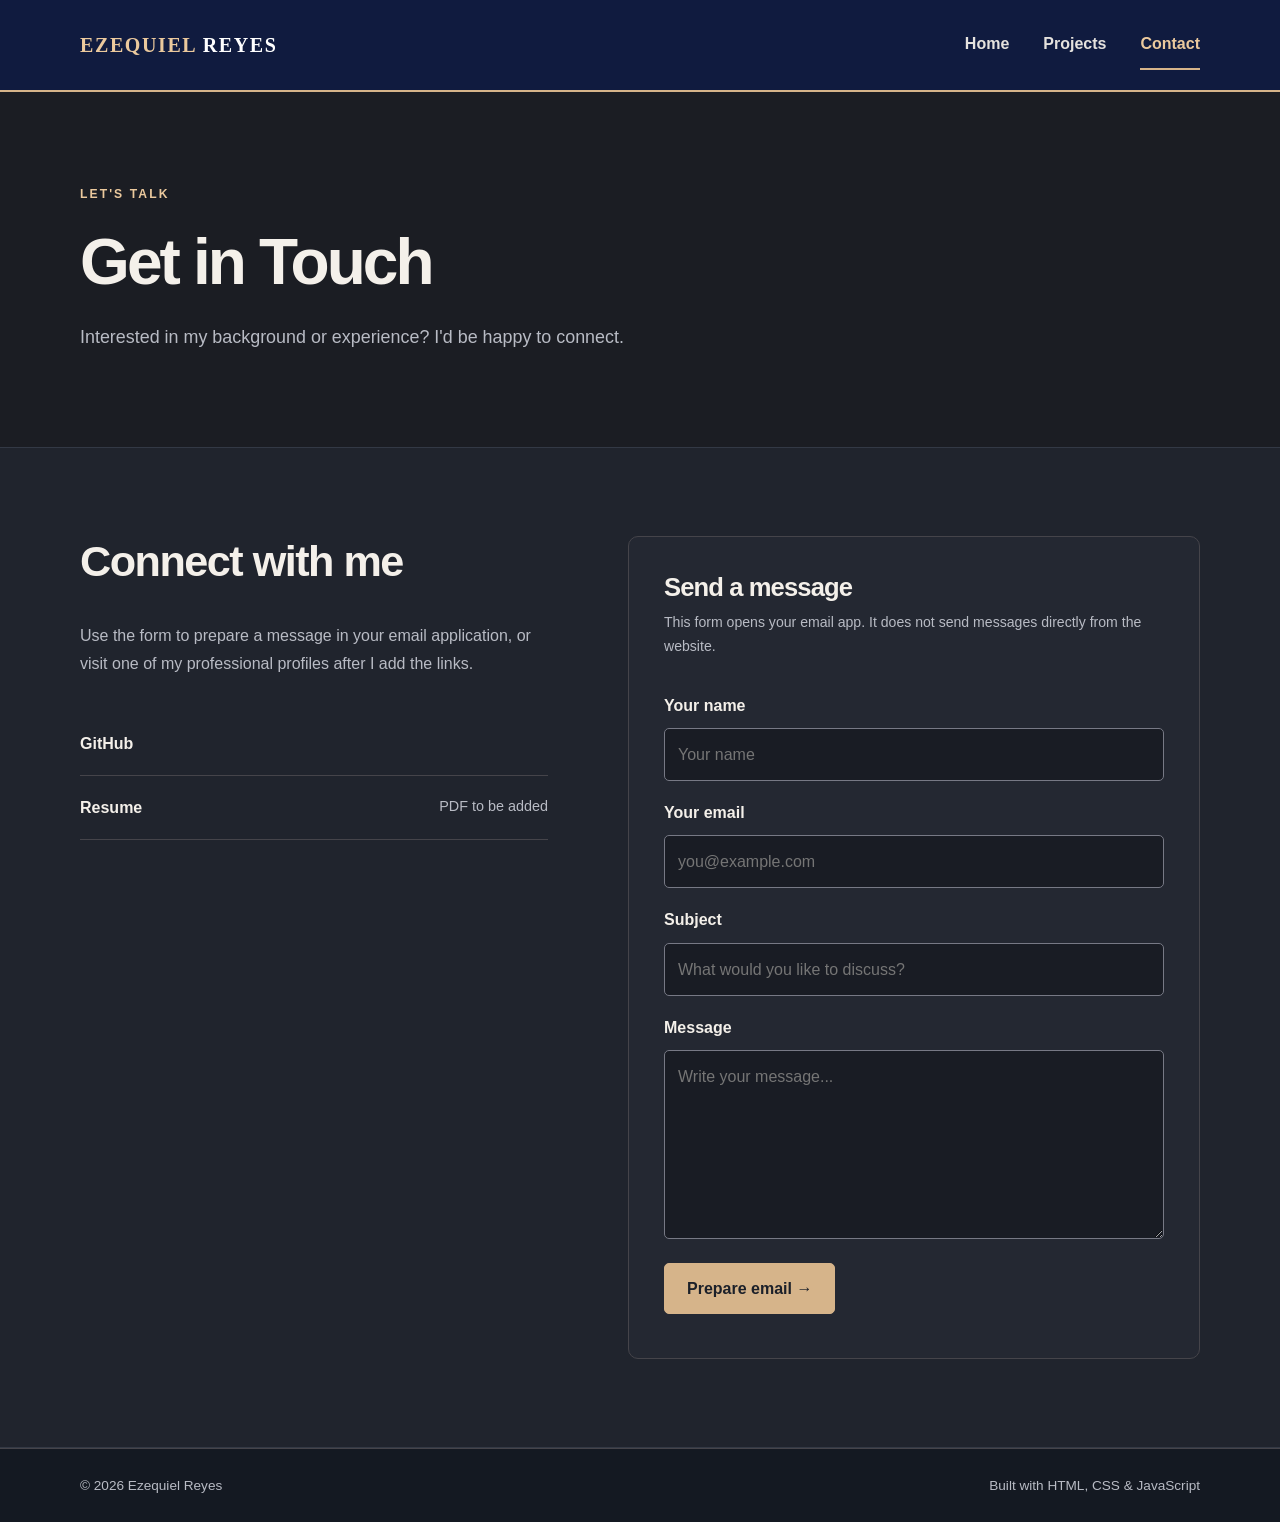
==== commit 852649a0: "Update contact.html" ====
--- a/contact.html
+++ b/contact.html
@@ -128,7 +128,7 @@
                             <strong>GitHub</strong>
 
                             <span>
-                            <a href="https://github.com/envy-mee">GitHub Profile</a>
+                            <a href="https://github.com/envy-mee"></a>
                             </span>
 
                         </div>
